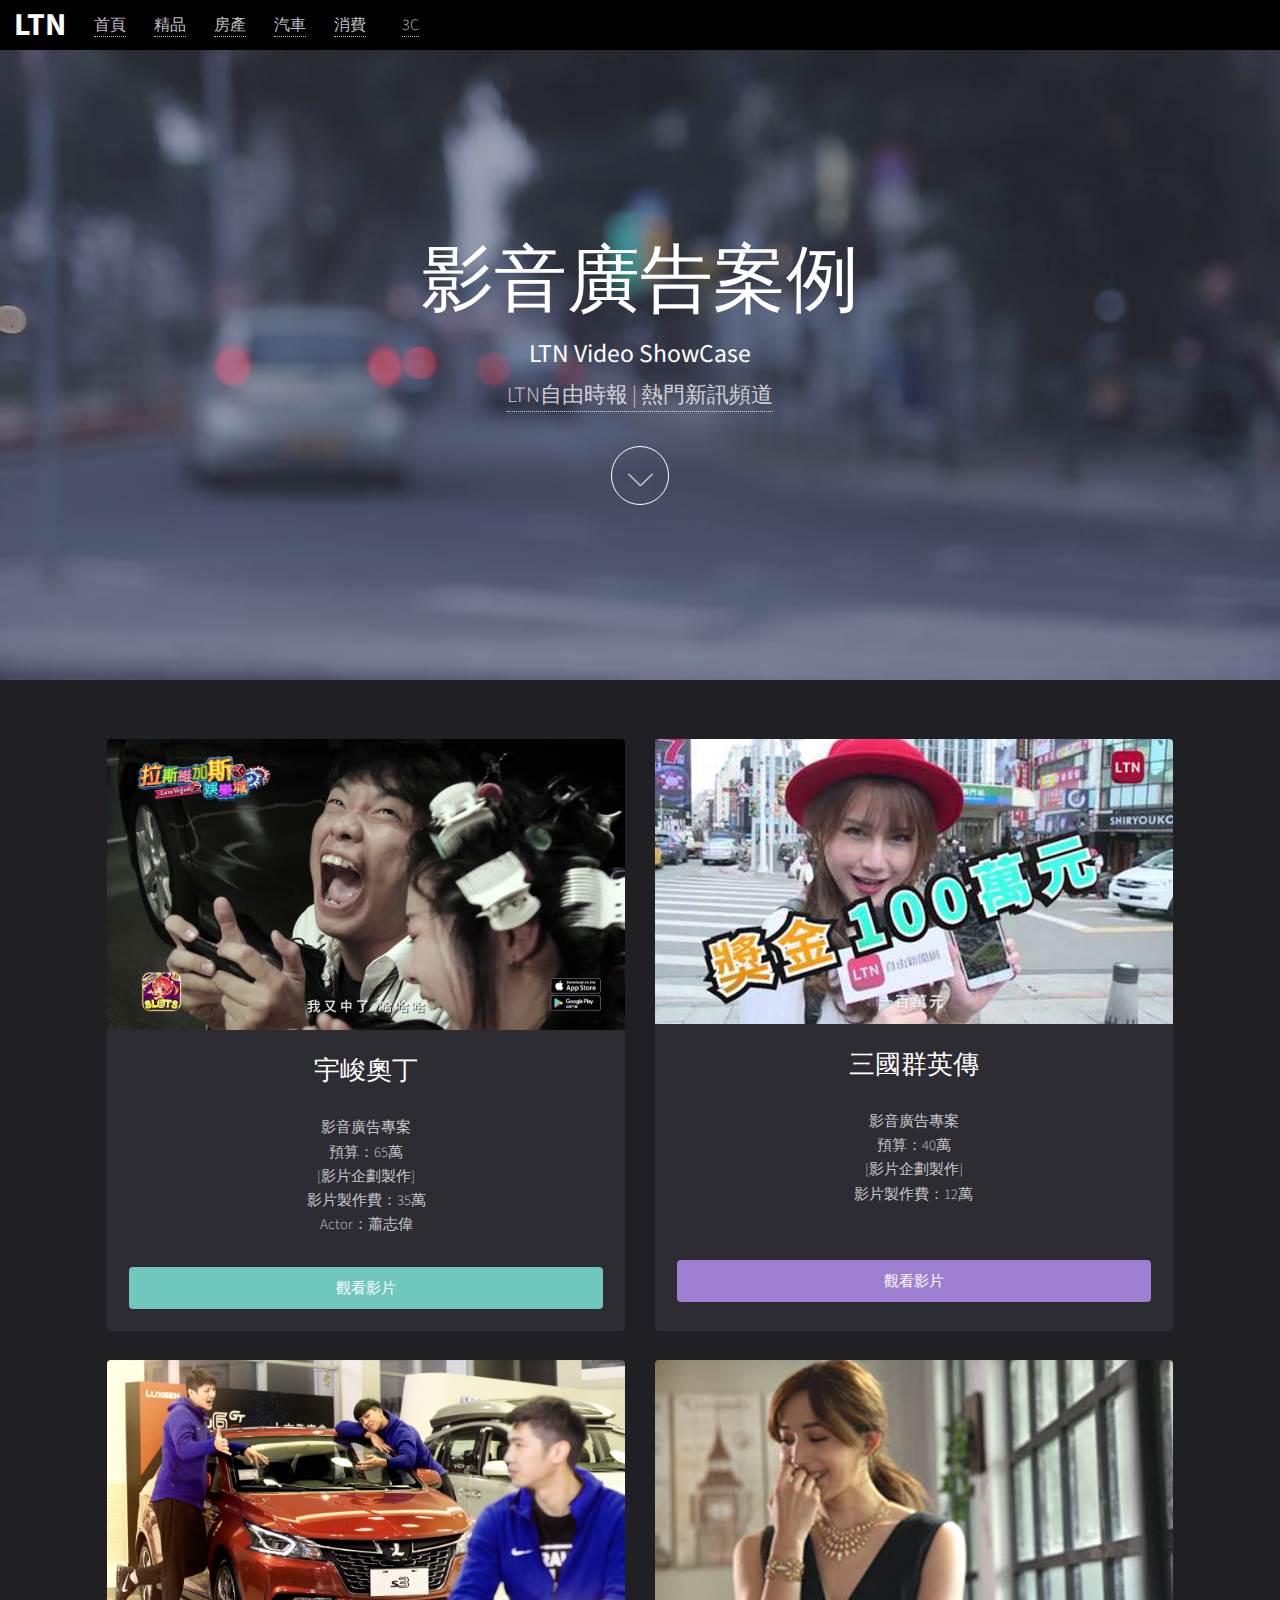
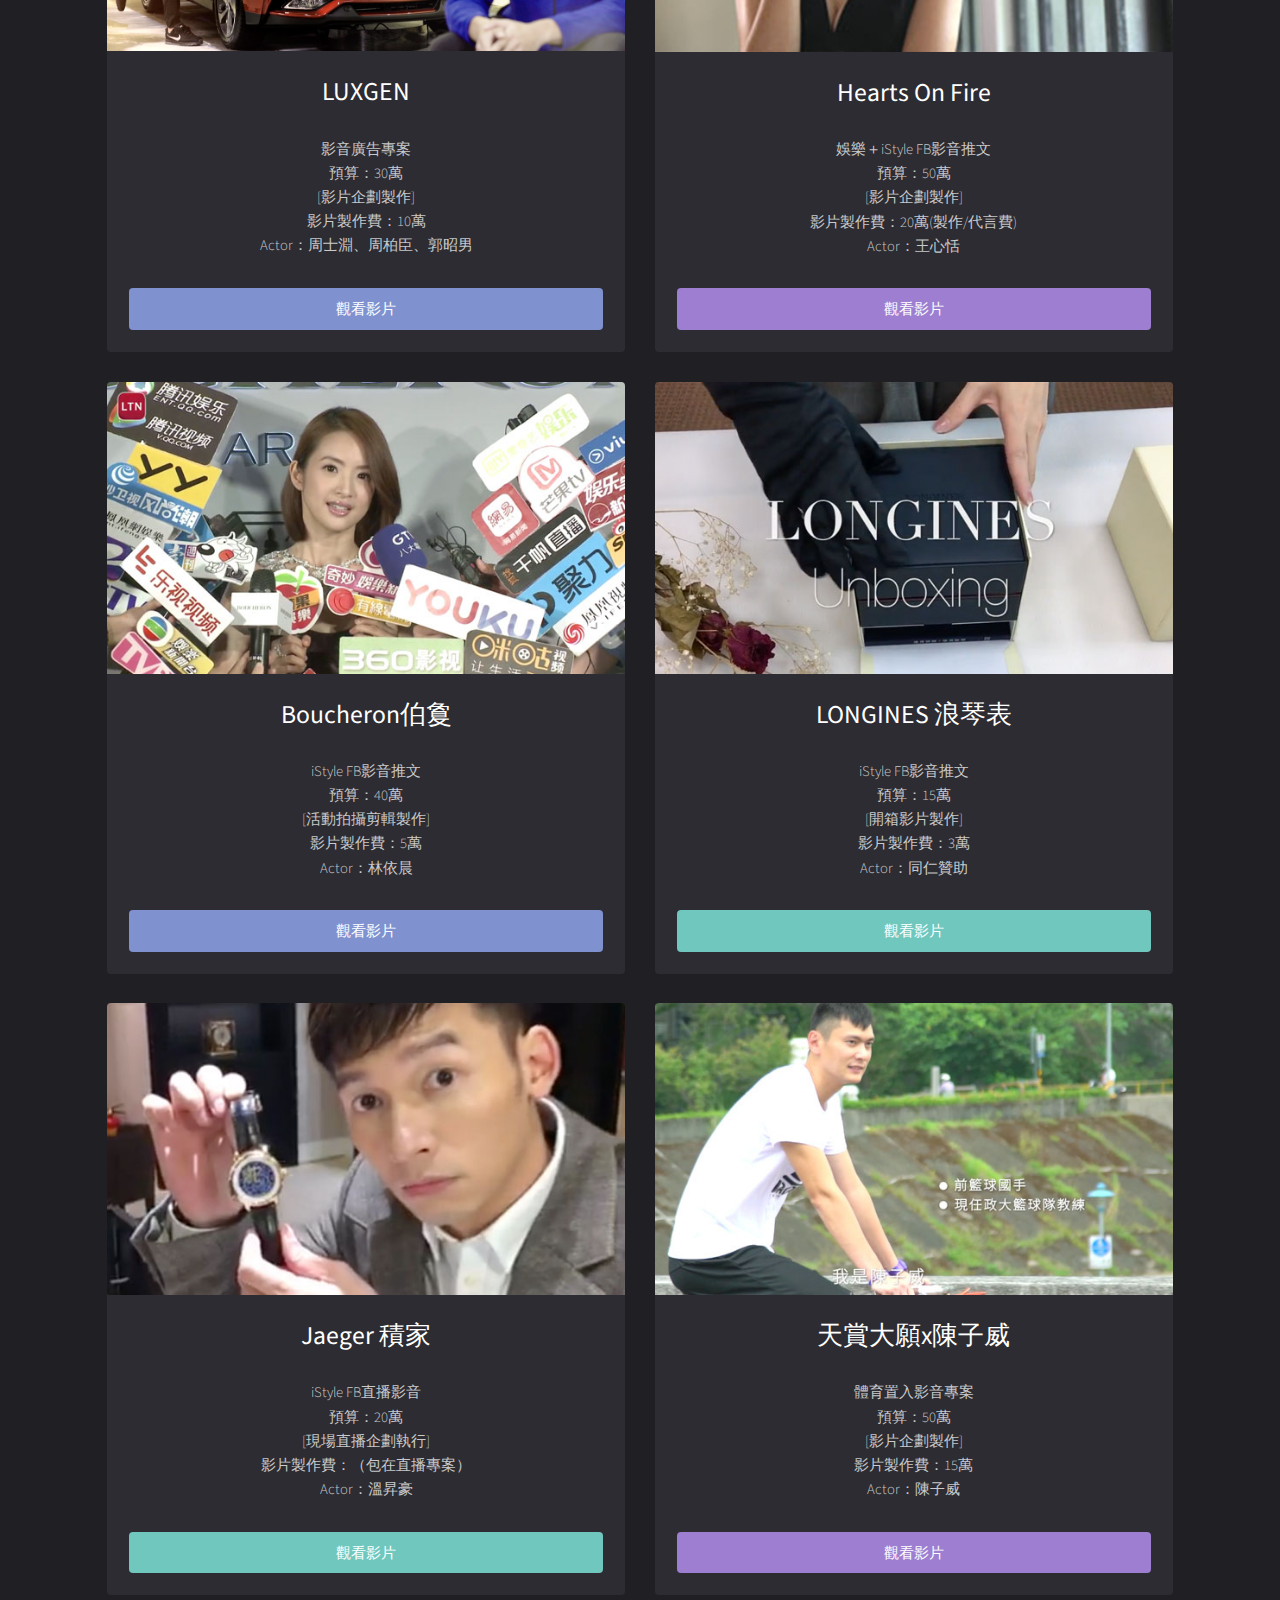
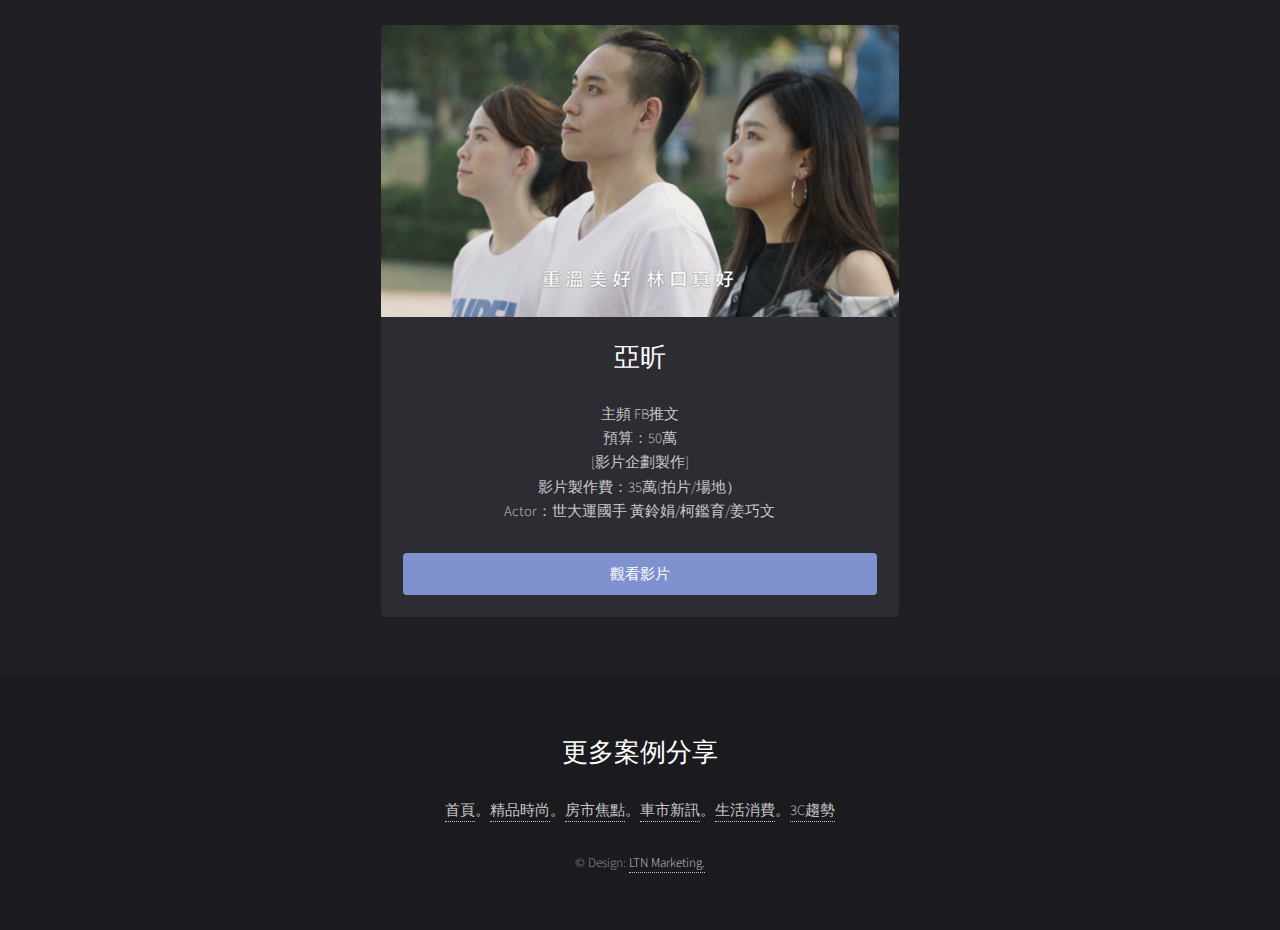
==== index.html @ 8a354bea "初始化版本" ====
<!DOCTYPE HTML>


<html>
	<head>
		<title>LTN ShowCase</title>
		<meta charset="utf-8" />
		<meta name="viewport" content="width=device-width, initial-scale=1" />
		<link rel="stylesheet" href="assets/css/main.css" />
		
	</head>

	<body id="top">

		<div class="header">

			<div class="logo">LTN</div>
			<div class="top_r">
				<div class="bbb"><a href="index.html" >首頁</a></div>
				<div class="bbb"><a href="fashion.html">精品</a></div>
				<div class="bbb"><a href="estate.html">房產</a></div>
				<div class="bbb"><a href="auto.html">汽車</a></div>
				<div class="bbb"><a href="consumer.html">消費</a></div>
				<div class="bbb"><a href="3c.html">3C</a></div>
			</div>
		</div>



				<section id="banner" data-video="images/banner">
					<div class="inner">
						<header>
							<h1 style="font-family:'微軟正黑體'">影音廣告案例</h1>
							<h2>LTN Video ShowCase</h2>
							<p><a href="http://market.ltn.com.tw/" target="_blank" >LTN自由時報 | 熱門新訊頻道</a></p>
						</header>
						<a href="#main" class="more">Learn More</a>
					</div>
				</section>

			<!-- Main -->
				<div id="main">
					<div class="inner">

					<!-- Boxes -->
						<div class="thumbnails">


						<div class="box">
								<a href="https://youtu.be/4tBF7x_kAB4" class="image fit"><img src="images/pic_3c02.jpg" alt="" /></a>
								<div class="inner">
									<h2>宇峻奧丁</h2>
									<p>
										影音廣告專案</br>
										預算：65萬</br>
										[影片企劃製作]</br>
										影片製作費：35萬</br>
										Actor：蕭志偉</br>
										<!-- 原始影片：<a href="https://www.google.com.tw/" target="_blank">請點我</a> -->
									</p>
									<a href="https://youtu.be/7D-vN99OfQo" class="button fit" data-poptrox="youtube,800x400" target="_blank">觀看影片</a>
								</div>
							</div>


						<div class="box">
								<a href="https://youtu.be/RSemNmafA8I" class="image fit"><img src="images/pic_3c01.jpg" alt="" /></a>
								<div class="inner">
									<h2>三國群英傳</h2>
									<p>
										影音廣告專案</br>
										預算：40萬</br>
										[影片企劃製作]</br>
										影片製作費：12萬</br>
										</br>
									</p>
									<a href="https://youtu.be/RSemNmafA8I" class="button style3 fit" data-poptrox="youtube,800x400">觀看影片</a>
								</div>
							</div>

						<div class="box">
								<a href="https://youtu.be/UkH0IQTtGpk" class="image fit"><img src="images/pic_a03.jpg" alt="" /></a>
								<div class="inner">
									<h2>LUXGEN</h2>
									<p>
										影音廣告專案</br>
										預算：30萬</br>
										[影片企劃製作]</br>
										影片製作費：10萬</br>
										Actor：周士淵、周柏臣、郭昭男</br>
									</p>
									<a href="https://youtu.be/UkH0IQTtGpk" class="button style2 fit" data-poptrox="youtube,800x400">觀看影片</a>
								</div>
							</div>

							<div class="box">
								<a href="https://youtu.be/56tqM8XF-6I" class="image fit"><img src="images/pic01.jpg" alt="" /></a>
								<div class="inner">
									<h2>Hearts On Fire</h2>
									<p>
										娛樂＋iStyle FB影音推文<br>
										預算：50萬<br>
										[影片企劃製作]<br>
										影片製作費：20萬(製作/代言費)<br>
										Actor：王心恬<br>
									</p>
									<a href="https://youtu.be/56tqM8XF-6I" class="button style3 fit" data-poptrox="youtube,800x400">觀看影片</a>
								</div>
							</div>


							<div class="box">
								<a href="https://youtu.be/x_U6gDY6r5I" class="image fit"><img src="images/pic02.jpg" alt="" /></a>
								<div class="inner">
									<h2>Boucheron伯敻</h2>
									<p>
										iStyle FB影音推文</br>
										預算：40萬</br>
										[活動拍攝剪輯製作]</br>
										影片製作費：5萬</br>
										Actor：林依晨</br>
									</p>
									<a href="https://youtu.be/x_U6gDY6r5I" class="button style2 fit" data-poptrox="youtube,800x400">觀看影片</a>
								</div>
							</div>


							<div class="box">
								<a href="https://youtu.be/_St8mw4PK2U" class="image fit"><img src="images/pic03.jpg" alt="" /></a>
								<div class="inner">
									<h2>LONGINES 浪琴表</h2>
									<p>
										iStyle FB影音推文</br>
										預算：15萬</br>
										[開箱影片製作]</br>
										影片製作費：3萬</br>
										Actor：同仁贊助
									</p>
									<a href="https://youtu.be/_St8mw4PK2U" class="button fit" data-poptrox="youtube,800x400">觀看影片</a>
								</div>
							</div>


							<div class="box">
								<a href="https://youtu.be/gS-yousTuMU" class="image fit"><img src="images/pic04.jpg" alt="" /></a>
								<div class="inner">
									<h2>Jaeger 積家</h2>
									<p>
										iStyle FB直播影音</br>
										預算：20萬</br>
										[現場直播企劃執行]</br>
										影片製作費：（包在直播專案）</br>
										Actor：溫昇豪
									</p>
									<a href="https://youtu.be/gS-yousTuMU" class="button fit" data-poptrox="youtube,800x400">觀看影片</a>
								</div>
							</div>


							<div class="box">
								<a href="https://youtu.be/7tIRNkLy728" class="image fit"><img src="images/pic05.jpg" alt="" /></a>
								<div class="inner">
									<h2>天賞大願x陳子威</h2>
									<p>
										體育置入影音專案</br>
										預算：50萬</br>
										[影片企劃製作]</br>
										影片製作費：15萬</br>
										Actor：陳子威
									</p>
									<a href="https://youtu.be/7tIRNkLy728" class="button style3 fit" data-poptrox="youtube,800x400">觀看影片</a>
								</div>
							</div>

							<div class="box">
								<a href="https://youtu.be/NdsbZIGon5c" class="image fit"><img src="images/pic_e01.jpg" alt="" /></a>
								<div class="inner">
									<h2>亞昕</h2>
									<p>
										主頻 FB推文<br>
										預算：50萬<br>
										[影片企劃製作]<br>
										影片製作費：35萬(拍片/場地）<br>
										Actor：世大運國手 黃鈴娟/柯鑑育/姜巧文
									</p>
									<a href="https://youtu.be/NdsbZIGon5c" class="button style2 fit" data-poptrox="youtube,800x400">觀看影片</a>
								</div>
							</div>

						</div>

					</div>
				</div>

			<!-- Footer -->
				<footer id="footer">
					<div class="inner">
						<h2>更多案例分享</h2>
						<p><a href="index.html">首頁</a>。<a href="fashion.html">精品時尚</a>。<a href="estate.html">房市焦點</a>。<a href="auto.html">車市新訊</a>。<a href="consumer.html">生活消費</a>。<a href="3c.html">3C趨勢</a></p>
				<!--
						<ul class="icons">
							<li><a href="#" class="icon fa-twitter"><span class="label">Twitter</span></a></li>
							<li><a href="#" class="icon fa-facebook"><span class="label">Facebook</span></a></li>
							<li><a href="#" class="icon fa-instagram"><span class="label">Instagram</span></a></li>
							<li><a href="#" class="icon fa-envelope"><span class="label">Email</span></a></li>
						</ul>
				-->	
						<p class="copyright">&copy; Design: <a href="http://market.ltn.com.tw/" target="_blank">LTN Marketing.</a></p>	
					</div>
				</footer>

		<!-- Scripts -->
			<script src="assets/js/jquery.min.js"></script>
			<script src="assets/js/jquery.scrolly.min.js"></script>
			<!-- <script src="assets/js/jquery.poptrox.min.js"></script> -->
			<script src="assets/js/skel.min.js"></script>
			<script src="assets/js/util.js"></script>
			<script src="assets/js/main.js"></script>
			

	</body>
</html>
---- assets/css/main.css ----
@charset "UTF-8";
@import url(font-awesome.min.css);
@import url("https://fonts.googleapis.com/css?family=Source+Sans+Pro:300,400|Passion+One:400");

/*head*/
.header{ 
	width: 100%; 
	height: 50px; 
	background-color: #000; 
	margin: 0 auto;
}

.logo{
	width: 80px;
	height: 50px;
	float: left;
	text-align: center;
 	line-height: 50px;
 	font-size: 32px;
 	font-weight: bold;
 	color: #FFF;
 	margin: 0 auto;
}

.top_r{
	width: 450px;
	height: 50px;
	float: left;
}

.bbb{
	width: 60px;
	height: 50px;
 	text-align:center;
 	line-height: 50px;
 	color: #FFF;
 	font-size: 16px;
 	text-decoration: none;
 	float: left;
}
.bbb:hover{background-color: #444444; color: #fdf481; }

/*banner_f*/
.banner_f{ width: 100%; height: 300px; 
			background-image: url(../../images/banner_f.jpg);
    		background-position: center;
    		background-size: cover;
    		background-repeat: no-repeat;
    		border-top: 0;
    		position: relative;
    		text-align: center;
    		overflow: hidden;
    		margin: o auto;
}
.banner_fs{ width:100%; height: 50px; text-align: center; line-height: 50px; color: #FFF; font-size: 24px; margin:0 auto; }

.banner_e{ width: 100%; height: 300px; 
			background-image: url(../../images/banner_e.jpg);
    		background-position: center;
    		background-size: cover;
    		background-repeat: no-repeat;
    		border-top: 0;
    		position: relative;
    		text-align: center;
    		overflow: hidden;
    		margin: o auto;
}

.banner_a{ width: 100%; height: 300px; 
			background-image: url(../../images/banner_a.jpg);
    		background-position: center;
    		background-size: cover;
    		background-repeat: no-repeat;
    		border-top: 0;
    		position: relative;
    		text-align: center;
    		overflow: hidden;
    		margin: o auto;
}

.banner_c{ width: 100%; height: 300px; 
			background-image: url(../../images/banner_c.jpg);
    		background-position: center;
    		background-size: cover;
    		background-repeat: no-repeat;
    		border-top: 0;
    		position: relative;
    		text-align: center;
    		overflow: hidden;
    		margin: o auto;
}

/* Reset */

	html, body, div, span, applet, object, iframe, h1, h2, h3, h4, h5, h6, p, blockquote, pre, a, abbr, acronym, address, big, cite, code, del, dfn, em, img, ins, kbd, q, s, samp, small, strike, strong, sub, sup, tt, var, b, u, i, center, dl, dt, dd, ol, ul, li, fieldset, form, label, legend, table, caption, tbody, tfoot, thead, tr, th, td, article, aside, canvas, details, embed, figure, figcaption, footer, header, hgroup, menu, nav, output, ruby, section, summary, time, mark, audio, video {
		margin: 0;
		padding: 0;
		border: 0;
		font-size: 100%;
		font: inherit;
		vertical-align: baseline;
	}

	article, aside, details, figcaption, figure, footer, header, hgroup, menu, nav, section {
		display: block;
	}

	body {
		line-height: 1;
	}

	ol, ul {
		list-style: none;
	}

	blockquote, q {
		quotes: none;
	}

	blockquote:before, blockquote:after, q:before, q:after {
		content: '';
		content: none;
	}

	table {
		border-collapse: collapse;
		border-spacing: 0;
	}

	body {
		-webkit-text-size-adjust: none;
	}

/* Box Model */

	*, *:before, *:after {
		-moz-box-sizing: border-box;
		-webkit-box-sizing: border-box;
		box-sizing: border-box;
	}

/* Basic */

	@-ms-viewport {
		width: device-width;
	}

	body {
		-ms-overflow-style: scrollbar;
	}

	@media screen and (max-width: 480px) {

		html, body {
			min-width: 320px;
		}

	}

	body {
		background: #202024;
	}

		body.is-loading *, body.is-loading *:before, body.is-loading *:after {
			-moz-animation: none !important;
			-webkit-animation: none !important;
			-ms-animation: none !important;
			animation: none !important;
			-moz-transition: none !important;
			-webkit-transition: none !important;
			-ms-transition: none !important;
			transition: none !important;
		}

/* Type */

	body, input, select, textarea {
		color: rgba(255, 255, 255, 0.75);
		font-family: "Source Sans Pro", sans-serif;
		font-size: 14pt;
		font-weight: 300;
		line-height: 1.65;
	}

		@media screen and (max-width: 1680px) {

			body, input, select, textarea {
				font-size: 11pt;
			}

		}

		@media screen and (max-width: 1280px) {

			body, input, select, textarea {
				font-size: 11pt;
			}

		}

		@media screen and (max-width: 980px) {

			body, input, select, textarea {
				font-size: 12pt;
			}

		}

		@media screen and (max-width: 736px) {

			body, input, select, textarea {
				font-size: 12pt;
			}

		}

		@media screen and (max-width: 480px) {

			body, input, select, textarea {
				font-size: 12pt;
			}

		}

	a {
		-moz-transition: background-color 0.2s ease-in-out, color 0.2s ease-in-out;
		-webkit-transition: background-color 0.2s ease-in-out, color 0.2s ease-in-out;
		-ms-transition: background-color 0.2s ease-in-out, color 0.2s ease-in-out;
		transition: background-color 0.2s ease-in-out, color 0.2s ease-in-out;
		color: rgba(255, 255, 255, 0.75);
		text-decoration: none;
		border-bottom: 1px dotted;
		outline: 0;
	}

		a:hover {
			color: #FFF;
			border: none;
		}

	strong, b {
		color: #fff;
		font-weight: 400;
	}

	em, i {
		font-style: italic;
	}

	p {
		margin: 0 0 2em 0;
	}

	h1, h2, h3, h4, h5, h6 {
		color: #fff;
		font-weight: 400;
		line-height: 1.5;
		margin: 0 0 1em 0;
	}

		h1 a, h2 a, h3 a, h4 a, h5 a, h6 a {
			color: inherit;
			text-decoration: none;
		}

	h2 {
		font-size: 1.75em;
	}

	h3 {
		font-size: 1.35em;
	}

	h4 {
		font-size: 1.1em;
	}

	h5 {
		font-size: 0.9em;
	}

	h6 {
		font-size: 0.7em;
	}

	sub {
		font-size: 0.8em;
		position: relative;
		top: 0.5em;
	}

	sup {
		font-size: 0.8em;
		position: relative;
		top: -0.5em;
	}

	blockquote {
		border-left: solid 4px rgba(144, 144, 144, 0.25);
		font-style: italic;
		margin: 0 0 2em 0;
		padding: 0.5em 0 0.5em 2em;
	}

	code {
		background: rgba(144, 144, 144, 0.075);
		border-radius: 4px;
		border: solid 1px rgba(144, 144, 144, 0.25);
		font-family: "Courier New", monospace;
		font-size: 0.9em;
		margin: 0 0.25em;
		padding: 0.25em 0.65em;
	}

	pre {
		-webkit-overflow-scrolling: touch;
		font-family: "Courier New", monospace;
		font-size: 0.9em;
		margin: 0 0 2em 0;
	}

		pre code {
			display: block;
			line-height: 1.75;
			padding: 1em 1.5em;
			overflow-x: auto;
		}

	hr {
		border: 0;
		border-bottom: solid 1px rgba(144, 144, 144, 0.25);
		margin: 2em 0;
	}

		hr.major {
			margin: 3em 0;
		}

	.align-left {
		text-align: left;
	}

	.align-center {
		text-align: center;
	}

	.align-right {
		text-align: right;
	}

/* Section/Article */

	section.special, article.special {
		text-align: center;
	}

	header p {
		color: rgba(255, 255, 255, 0.5);
		position: relative;
		margin: 0 0 1.5em 0;
	}

	header h2 + p {
		font-size: 1.25em;
		margin-top: -1em;
	}

	header h3 + p {
		font-size: 1.1em;
		margin-top: -0.8em;
	}

	header h4 + p,
	header h5 + p,
	header h6 + p {
		font-size: 0.9em;
		margin-top: -0.6em;
	}

/* Box */

	.thumbnails {
		display: -moz-flex;
		display: -webkit-flex;
		display: -ms-flex;
		display: flex;
		-moz-align-items: stretch;
		-webkit-align-items: stretch;
		-ms-align-items: stretch;
		align-items: stretch;
		-moz-justify-content: center;
		-webkit-justify-content: center;
		-ms-justify-content: center;
		justify-content: center;
		-moz-flex-wrap: wrap;
		-webkit-flex-wrap: wrap;
		-ms-flex-wrap: wrap;
		flex-wrap: wrap;
	}

		.thumbnails .box {
			margin: 0 1em 2em 1em;
			width: 30%;
		}

			@media screen and (max-width: 1280px) {

				.thumbnails .box {
					width: 45%;
				}

			}

			@media screen and (max-width: 736px) {

				.thumbnails .box {
					width: 100%;
				}

			}

/* Form */

	form {
		margin: 0 0 2em 0;
	}

	label {
		color: #fff;
		display: block;
		font-size: 0.9em;
		font-weight: 400;
		margin: 0 0 1em 0;
	}

	input[type="text"],
	input[type="password"],
	input[type="email"],
	input[type="tel"],
	select,
	textarea {
		-moz-appearance: none;
		-webkit-appearance: none;
		-ms-appearance: none;
		appearance: none;
		background: rgba(144, 144, 144, 0.075);
		border-radius: 4px;
		border: none;
		border: solid 1px rgba(144, 144, 144, 0.25);
		color: inherit;
		display: block;
		outline: 0;
		padding: 0 1em;
		text-decoration: none;
		width: 100%;
	}

		input[type="text"]:invalid,
		input[type="password"]:invalid,
		input[type="email"]:invalid,
		input[type="tel"]:invalid,
		select:invalid,
		textarea:invalid {
			box-shadow: none;
		}

		input[type="text"]:focus,
		input[type="password"]:focus,
		input[type="email"]:focus,
		input[type="tel"]:focus,
		select:focus,
		textarea:focus {
			border-color: #ff8686;
			box-shadow: 0 0 0 1px #ff8686;
		}

	.select-wrapper {
		text-decoration: none;
		display: block;
		position: relative;
	}

		.select-wrapper:before {
			content: "";
			-moz-osx-font-smoothing: grayscale;
			-webkit-font-smoothing: antialiased;
			font-family: FontAwesome;
			font-style: normal;
			font-weight: normal;
			text-transform: none !important;
		}

		.select-wrapper:before {
			color: rgba(144, 144, 144, 0.25);
			display: block;
			height: 2.75em;
			line-height: 2.75em;
			pointer-events: none;
			position: absolute;
			right: 0;
			text-align: center;
			top: 0;
			width: 2.75em;
		}

		.select-wrapper select::-ms-expand {
			display: none;
		}

	input[type="text"],
	input[type="password"],
	input[type="email"],
	select {
		height: 2.75em;
	}

	textarea {
		padding: 0.75em 1em;
	}

	input[type="checkbox"],
	input[type="radio"] {
		-moz-appearance: none;
		-webkit-appearance: none;
		-ms-appearance: none;
		appearance: none;
		display: block;
		float: left;
		margin-right: -2em;
		opacity: 0;
		width: 1em;
		z-index: -1;
	}

		input[type="checkbox"] + label,
		input[type="radio"] + label {
			text-decoration: none;
			color: rgba(255, 255, 255, 0.75);
			cursor: pointer;
			display: inline-block;
			font-size: 1em;
			font-weight: 300;
			padding-left: 2.4em;
			padding-right: 0.75em;
			position: relative;
		}

			input[type="checkbox"] + label:before,
			input[type="radio"] + label:before {
				-moz-osx-font-smoothing: grayscale;
				-webkit-font-smoothing: antialiased;
				font-family: FontAwesome;
				font-style: normal;
				font-weight: normal;
				text-transform: none !important;
			}

			input[type="checkbox"] + label:before,
			input[type="radio"] + label:before {
				background: rgba(144, 144, 144, 0.075);
				border-radius: 4px;
				border: solid 1px rgba(144, 144, 144, 0.25);
				content: '';
				display: inline-block;
				height: 1.65em;
				left: 0;
				line-height: 1.58125em;
				position: absolute;
				text-align: center;
				top: 0;
				width: 1.65em;
			}

		input[type="checkbox"]:checked + label:before,
		input[type="radio"]:checked + label:before {
			background: #ff8686;
			border-color: #ff8686;
			color: #ffffff;
			content: '\f00c';
		}

		input[type="checkbox"]:focus + label:before,
		input[type="radio"]:focus + label:before {
			border-color: #ff8686;
			box-shadow: 0 0 0 1px #ff8686;
		}

	input[type="checkbox"] + label:before {
		border-radius: 4px;
	}

	input[type="radio"] + label:before {
		border-radius: 100%;
	}

	::-webkit-input-placeholder {
		color: rgba(255, 255, 255, 0.5) !important;
		opacity: 1.0;
	}

	:-moz-placeholder {
		color: rgba(255, 255, 255, 0.5) !important;
		opacity: 1.0;
	}

	::-moz-placeholder {
		color: rgba(255, 255, 255, 0.5) !important;
		opacity: 1.0;
	}

	:-ms-input-placeholder {
		color: rgba(255, 255, 255, 0.5) !important;
		opacity: 1.0;
	}

	.formerize-placeholder {
		color: rgba(255, 255, 255, 0.5) !important;
		opacity: 1.0;
	}

/* Box */

	.box {
		border-radius: 4px;
		margin-bottom: 2em;
		background: #2c2c32;
		text-align: center;
	}

		.box > :last-child,
		.box > :last-child > :last-child,
		.box > :last-child > :last-child > :last-child {
			margin-bottom: 0;
		}

		.box .image.fit {
			margin: 0;
		}

		.box .image img {
			border-radius: 4px 4px 0 0;
		}

		.box .inner {
			padding: 1.5em;
			width: 100% !important;
		}

			@media screen and (max-width: 480px) {

				.box .inner {
					padding: 1em;
				}

			}

		.box.alt {
			border: 0;
			border-radius: 0;
			padding: 0;
		}

/* Icon */

	.icon {
		text-decoration: none;
		border-bottom: none;
		position: relative;
	}

		.icon:before {
			-moz-osx-font-smoothing: grayscale;
			-webkit-font-smoothing: antialiased;
			font-family: FontAwesome;
			font-style: normal;
			font-weight: normal;
			text-transform: none !important;
		}

		.icon > .label {
			display: none;
		}

/* Image */

	.image {
		border-radius: 4px;
		border: 0;
		display: inline-block;
		position: relative;
	}

		.image img {
			border-radius: 4px;
			display: block;
		}

		.image.left, .image.right {
			max-width: 40%;
		}

			.image.left img, .image.right img {
				width: 100%;
			}

		.image.left {
			float: left;
			padding: 0 1.5em 1em 0;
			top: 0.25em;
		}

		.image.right {
			float: right;
			padding: 0 0 1em 1.5em;
			top: 0.25em;
		}

		.image.fit {
			display: block;
			margin: 0 0 2em 0;
			width: 100%;
		}

			.image.fit img {
				width: 100%;
			}

		.image.main {
			display: block;
			margin: 0 0 3em 0;
			width: 100%;
		}

			.image.main img {
				width: 100%;
			}

/* List */

	ol {
		list-style: decimal;
		margin: 0 0 2em 0;
		padding-left: 1.25em;
	}

		ol li {
			padding-left: 0.25em;
		}

	ul {
		list-style: disc;
		margin: 0 0 2em 0;
		padding-left: 1em;
	}

		ul li {
			padding-left: 0.5em;
		}

		ul.alt {
			list-style: none;
			padding-left: 0;
		}

			ul.alt li {
				border-top: solid 1px rgba(144, 144, 144, 0.25);
				padding: 0.5em 0;
			}

				ul.alt li:first-child {
					border-top: 0;
					padding-top: 0;
				}

		ul.icons {
			cursor: default;
			list-style: none;
			padding-left: 0;
		}

			ul.icons li {
				display: inline-block;
				text-align: center;
				padding-left: 0;
				padding-right: 1em;
			}

				ul.icons li a {
					display: block;
					border-radius: 100%;
					margin: 0;
					padding: 0.5em;
					border: solid 1px rgba(144, 144, 144, 0.25);
					color: rgba(144, 144, 144, 0.25);
				}

					ul.icons li a:before {
						font-size: 1.5em;
						display: block;
						width: 1.5em;
						height: 1.5em;
						line-height: 1.5em;
					}

					ul.icons li a:hover {
						background-color: #202024;
						color: #FFF;
					}

				ul.icons li:last-child {
					padding-right: 0;
				}

		ul.actions {
			cursor: default;
			list-style: none;
			padding-left: 0;
		}

			ul.actions li {
				display: inline-block;
				padding: 0 1em 0 0;
				vertical-align: middle;
			}

				ul.actions li:last-child {
					padding-right: 0;
				}

			ul.actions.small li {
				padding: 0 0.5em 0 0;
			}

			ul.actions.vertical li {
				display: block;
				padding: 1em 0 0 0;
			}

				ul.actions.vertical li:first-child {
					padding-top: 0;
				}

				ul.actions.vertical li > * {
					margin-bottom: 0;
				}

			ul.actions.vertical.small li {
				padding: 0.5em 0 0 0;
			}

				ul.actions.vertical.small li:first-child {
					padding-top: 0;
				}

			ul.actions.fit {
				display: table;
				margin-left: -1em;
				padding: 0;
				table-layout: fixed;
				width: calc(100% + 1em);
			}

				ul.actions.fit li {
					display: table-cell;
					padding: 0 0 0 1em;
				}

					ul.actions.fit li > * {
						margin-bottom: 0;
					}

				ul.actions.fit.small {
					margin-left: -0.5em;
					width: calc(100% + 0.5em);
				}

					ul.actions.fit.small li {
						padding: 0 0 0 0.5em;
					}

			@media screen and (max-width: 480px) {

				ul.actions {
					margin: 0 0 2em 0;
				}

					ul.actions li {
						padding: 1em 0 0 0;
						display: block;
						text-align: center;
						width: 100%;
					}

						ul.actions li:first-child {
							padding-top: 0;
						}

						ul.actions li > * {
							width: 100%;
							margin: 0 !important;
						}

							ul.actions li > *.icon:before {
								margin-left: -2em;
							}

					ul.actions.small li {
						padding: 0.5em 0 0 0;
					}

						ul.actions.small li:first-child {
							padding-top: 0;
						}

			}

	dl {
		margin: 0 0 2em 0;
	}

		dl dt {
			display: block;
			font-weight: 400;
			margin: 0 0 1em 0;
		}

		dl dd {
			margin-left: 2em;
		}

/* Table */

	.table-wrapper {
		-webkit-overflow-scrolling: touch;
		overflow-x: auto;
	}

	table {
		margin: 0 0 2em 0;
		width: 100%;
	}

		table tbody tr {
			border: solid 1px rgba(144, 144, 144, 0.25);
			border-left: 0;
			border-right: 0;
		}

			table tbody tr:nth-child(2n + 1) {
				background-color: rgba(144, 144, 144, 0.075);
			}

		table td {
			padding: 0.75em 0.75em;
		}

		table th {
			color: #fff;
			font-size: 0.9em;
			font-weight: 400;
			padding: 0 0.75em 0.75em 0.75em;
			text-align: left;
		}

		table thead {
			border-bottom: solid 2px rgba(144, 144, 144, 0.25);
		}

		table tfoot {
			border-top: solid 2px rgba(144, 144, 144, 0.25);
		}

		table.alt {
			border-collapse: separate;
		}

			table.alt tbody tr td {
				border: solid 1px rgba(144, 144, 144, 0.25);
				border-left-width: 0;
				border-top-width: 0;
			}

				table.alt tbody tr td:first-child {
					border-left-width: 1px;
				}

			table.alt tbody tr:first-child td {
				border-top-width: 1px;
			}

			table.alt thead {
				border-bottom: 0;
			}

			table.alt tfoot {
				border-top: 0;
			}

/* Button */

	input[type="submit"],
	input[type="reset"],
	input[type="button"],
	button,
	.button {
		-moz-appearance: none;
		-webkit-appearance: none;
		-ms-appearance: none;
		appearance: none;
		-moz-transition: background-color 0.2s ease-in-out, color 0.2s ease-in-out;
		-webkit-transition: background-color 0.2s ease-in-out, color 0.2s ease-in-out;
		-ms-transition: background-color 0.2s ease-in-out, color 0.2s ease-in-out;
		transition: background-color 0.2s ease-in-out, color 0.2s ease-in-out;
		background-color: #70c7be;
		border-radius: 4px;
		border: 0;
		color: #ffffff !important;
		cursor: pointer;
		display: inline-block;
		font-weight: 400;
		height: 2.85em;
		line-height: 2.95em;
		padding: 0 1.5em;
		text-align: center;
		text-decoration: none;
		white-space: nowrap;
	}

		input[type="submit"]:hover,
		input[type="reset"]:hover,
		input[type="button"]:hover,
		button:hover,
		.button:hover {
			background-color: #82cec6;
		}

		input[type="submit"]:active,
		input[type="reset"]:active,
		input[type="button"]:active,
		button:active,
		.button:active {
			background-color: #5ec0b6;
		}

		input[type="submit"].icon,
		input[type="reset"].icon,
		input[type="button"].icon,
		button.icon,
		.button.icon {
			padding-left: 1.35em;
		}

			input[type="submit"].icon:before,
			input[type="reset"].icon:before,
			input[type="button"].icon:before,
			button.icon:before,
			.button.icon:before {
				margin-right: 0.5em;
			}

		input[type="submit"].fit,
		input[type="reset"].fit,
		input[type="button"].fit,
		button.fit,
		.button.fit {
			display: block;
			margin: 0 0 1em 0;
			width: 100%;
		}

		input[type="submit"].small,
		input[type="reset"].small,
		input[type="button"].small,
		button.small,
		.button.small {
			font-size: 0.8em;
		}

		input[type="submit"].big,
		input[type="reset"].big,
		input[type="button"].big,
		button.big,
		.button.big {
			font-size: 1.35em;
		}

		input[type="submit"].disabled, input[type="submit"]:disabled,
		input[type="reset"].disabled,
		input[type="reset"]:disabled,
		input[type="button"].disabled,
		input[type="button"]:disabled,
		button.disabled,
		button:disabled,
		.button.disabled,
		.button:disabled {
			background-color: rgba(255, 255, 255, 0.75) !important;
			box-shadow: inset 0 -0.15em 0 0 rgba(0, 0, 0, 0.15);
			color: #202024 !important;
			cursor: default;
			opacity: 0.25;
		}

		input[type="submit"].style2,
		input[type="reset"].style2,
		input[type="button"].style2,
		button.style2,
		.button.style2 {
			background-color: #7f92cf;
		}

			input[type="submit"].style2:hover,
			input[type="reset"].style2:hover,
			input[type="button"].style2:hover,
			button.style2:hover,
			.button.style2:hover {
				background-color: #92a2d6;
			}

			input[type="submit"].style2:active,
			input[type="reset"].style2:active,
			input[type="button"].style2:active,
			button.style2:active,
			.button.style2:active {
				background-color: #6c82c8;
			}

		input[type="submit"].style3,
		input[type="reset"].style3,
		input[type="button"].style3,
		button.style3,
		.button.style3 {
			background-color: #9d7ed0;
		}

			input[type="submit"].style3:hover,
			input[type="reset"].style3:hover,
			input[type="button"].style3:hover,
			button.style3:hover,
			.button.style3:hover {
				background-color: #ab91d7;
			}

			input[type="submit"].style3:active,
			input[type="reset"].style3:active,
			input[type="button"].style3:active,
			button.style3:active,
			.button.style3:active {
				background-color: #8f6bc9;
			}

		@media screen and (max-width: 480px) {

			input[type="submit"],
			input[type="reset"],
			input[type="button"],
			button,
			.button {
				padding: 0;
			}

		}

/* Poptrox */

	.poptrox-popup {
		-moz-box-sizing: content-box;
		-webkit-box-sizing: content-box;
		-ms-box-sizing: content-box;
		box-sizing: content-box;
		background: #000;
		box-shadow: 0 0.5em 3em 0 rgba(0, 0, 0, 0.25);
		border-radius: 4px;
		padding: 2em;
		overflow: hidden;
	}

		.poptrox-popup .closer {
			-moz-transition: opacity 0.2s ease-in-out;
			-webkit-transition: opacity 0.2s ease-in-out;
			-ms-transition: opacity 0.2s ease-in-out;
			transition: opacity 0.2s ease-in-out;
			text-decoration: none;
			position: absolute;
			top: .5em;
			right: .5em;
			z-index: 11000;
			-webkit-tap-highlight-color: rgba(255, 255, 255, 0);
			white-space: nowrap;
			text-indent: 2em;
			overflow: hidden;
			width: 2em;
			height: 2em;
			display: block;
		}

			.poptrox-popup .closer:before {
				content: "\f00d";
				-moz-osx-font-smoothing: grayscale;
				-webkit-font-smoothing: antialiased;
				font-family: FontAwesome;
				font-style: normal;
				font-weight: normal;
				text-transform: none !important;
				display: block;
				position: relative;
				text-indent: 0;
				border-radius: 100%;
				box-shadow: inset 0 0 0 1px rgba(255, 255, 255, 0.25);
				color: #ffffff !important;
				width: 2em;
				height: 2em;
				line-height: 2em;
			}

		.poptrox-popup:hover .closer {
			opacity: 0.5;
		}

		.poptrox-popup:hover .closer:hover {
			opacity: 1.0;
		}

		@media screen and (max-width: 736px) {

			.poptrox-popup {
				padding: 0;
			}

				.poptrox-popup .closer {
					display: none !important;
				}

		}

/* Banner */

	#banner {
		-moz-align-items: center;
		-webkit-align-items: center;
		-ms-align-items: center;
		align-items: center;
		display: -moz-flex;
		display: -webkit-flex;
		display: -ms-flex;
		display: flex;
		-moz-justify-content: center;
		-webkit-justify-content: center;
		-ms-justify-content: center;
		justify-content: center;
		padding: 8em 4em 6em 4em;
		min-height: 70vh;
		background-image: url("../../images/banner.jpg");
		background-position: center;
		background-size: cover;
		background-repeat: no-repeat;
		border-top: 0;
		position: relative;
		text-align: center;
		overflow: hidden;
	}

		#banner .inner {
			text-align: center;
			position: relative;
			z-index: 2;
		}

		#banner h1 {
			color: #fff;
			font-size: 5em;
			font-weight: 400;
			font-family: 'Passion One', cursive;
			margin: 0;
		}

			@media screen and (max-width: 980px) {

				#banner h1 {
					font-size: 5em;
				}

			}

			@media screen and (max-width: 736px) {

				#banner h1 {
					font-size: 3em;
				}

			}

		#banner p {
			color: rgba(255, 255, 255, 0.85);
			font-size: 1.5em;
			font-weight: 300;
		}

			@media screen and (max-width: 980px) {

				#banner p {
					font-size: 1.5em;
				}

			}

			@media screen and (max-width: 480px) {

				#banner p {
					font-size: 1.25em;
				}

			}

		#banner a {
			color: rgba(255, 255, 255, 0.75);
			text-decoration: none;
			border-bottom: 1px dotted;
		}

			#banner a:hover {
				color: #FFF;
				border: none;
			}

		#banner .more {
			background-image: url("images/arrow.svg");
			background-position: center 1.35em;
			background-repeat: no-repeat;
			background-size: auto;
			border: 1px solid #fff;
			border-radius: 100%;
			color: rgba(255, 255, 255, 0.75);
			display: block;
			height: 4em;
			text-indent: 4em;
			overflow: hidden;
			white-space: nowrap;
			width: 4em;
			z-index: 2;
			margin: 0 auto 2em auto;
		}

			#banner .more:hover {
				background-color: rgba(255, 255, 255, 0.05);
				border: 1px solid #fff;
				color: #FFF;
			}

		#banner video {
			-moz-transform: translateX(50%) translateY(50%);
			-webkit-transform: translateX(50%) translateY(50%);
			-ms-transform: translateX(50%) translateY(50%);
			transform: translateX(50%) translateY(50%);
			position: absolute;
			bottom: 50%;
			right: 50%;
			width: auto;
			height: auto;
			min-width: 100%;
			min-height: 100%;
			overflow: hidden;
		}

		#banner:before {
			-moz-transition: opacity 3s ease;
			-webkit-transition: opacity 3s ease;
			-ms-transition: opacity 3s ease;
			transition: opacity 3s ease;
			-moz-transition-delay: 1s;
			-webkit-transition-delay: 1s;
			-ms-transition-delay: 1s;
			transition-delay: 1s;
			content: '';
			background-color: #42424f;
			display: block;
			height: 100%;
			left: 0;
			opacity: 0.45;
			position: absolute;
			top: 0;
			width: 100%;
			z-index: 1;
		}

		@media screen and (max-width: 1280px) {

			#banner video {
				display: none;
			}

		}

		@media screen and (max-width: 980px) {

			#banner br {
				display: none;
			}

		}

		@media screen and (max-width: 736px) {

			#banner {
				min-height: 0;
				padding: 6em 2em 4em 2em;
			}

				#banner br {
					display: none;
				}

		}

		body.is-loading #banner:before {
			opacity: 1;
		}

/* Main */

	#main {
		padding: 4em 0 2em 0;
	}

		@media screen and (max-width: 736px) {

			#main {
				padding: 3em 0 1em 0;
			}

		}

		#main .inner {
			width: 90%;
			max-width: 80em;
			margin: 0 auto;
		}

			@media screen and (max-width: 480px) {

				#main .inner {
					width: 95%;
				}

			}

/* Footer */

	#footer {
		padding: 4em 0 2em 0;
		background-color: #1b1b1f;
		text-align: center;
	}

		#footer .inner {
			width: 50%;
			margin: 0 auto;
		}

			@media screen and (max-width: 980px) {

				#footer .inner {
					width: 75%;
				}

			}

			@media screen and (max-width: 480px) {

				#footer .inner {
					width: 90%;
				}

			}

		#footer .copyright {
			color: rgba(255, 255, 255, 0.5);
			font-size: 0.9em;
			margin: 0 0 2em 0;
			padding: 0;
			text-align: center;
		}

		@media screen and (max-width: 736px) {

			#footer {
				padding: 3em 0 1em 0;
			}

		}
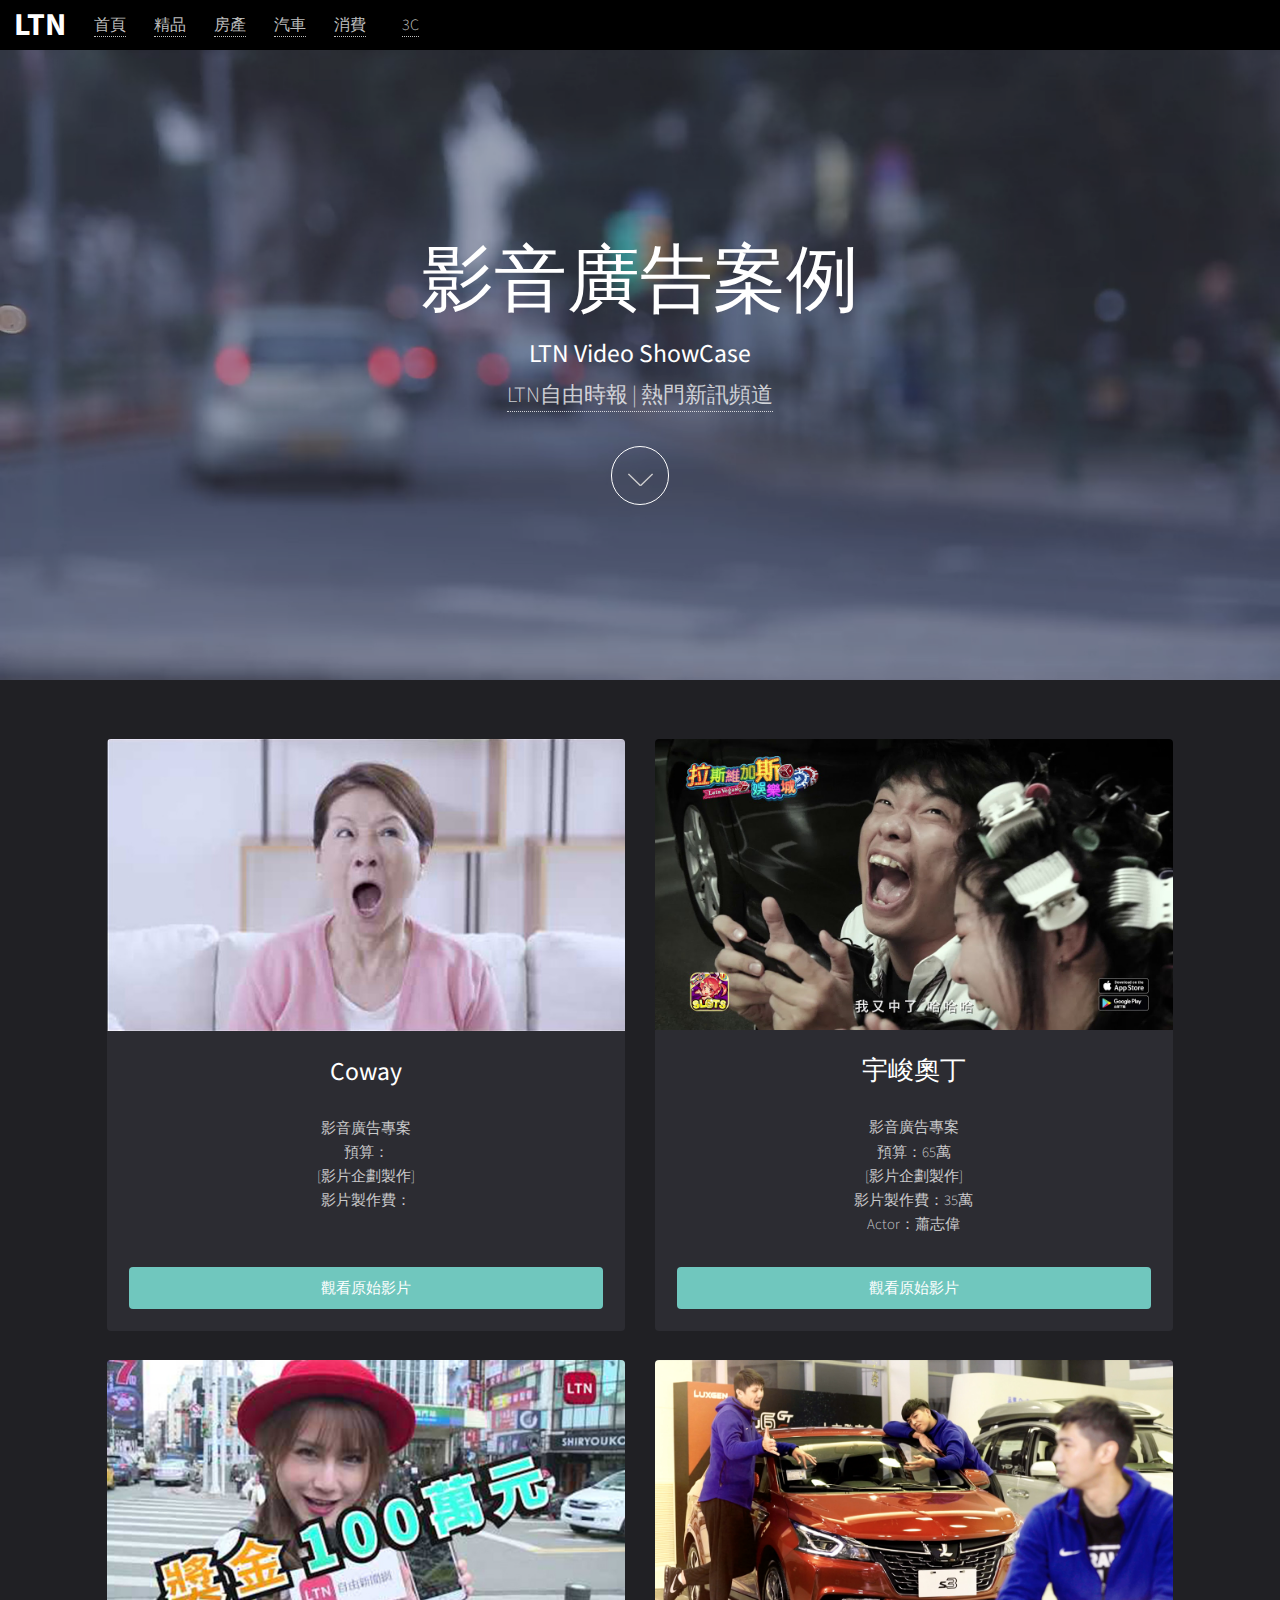
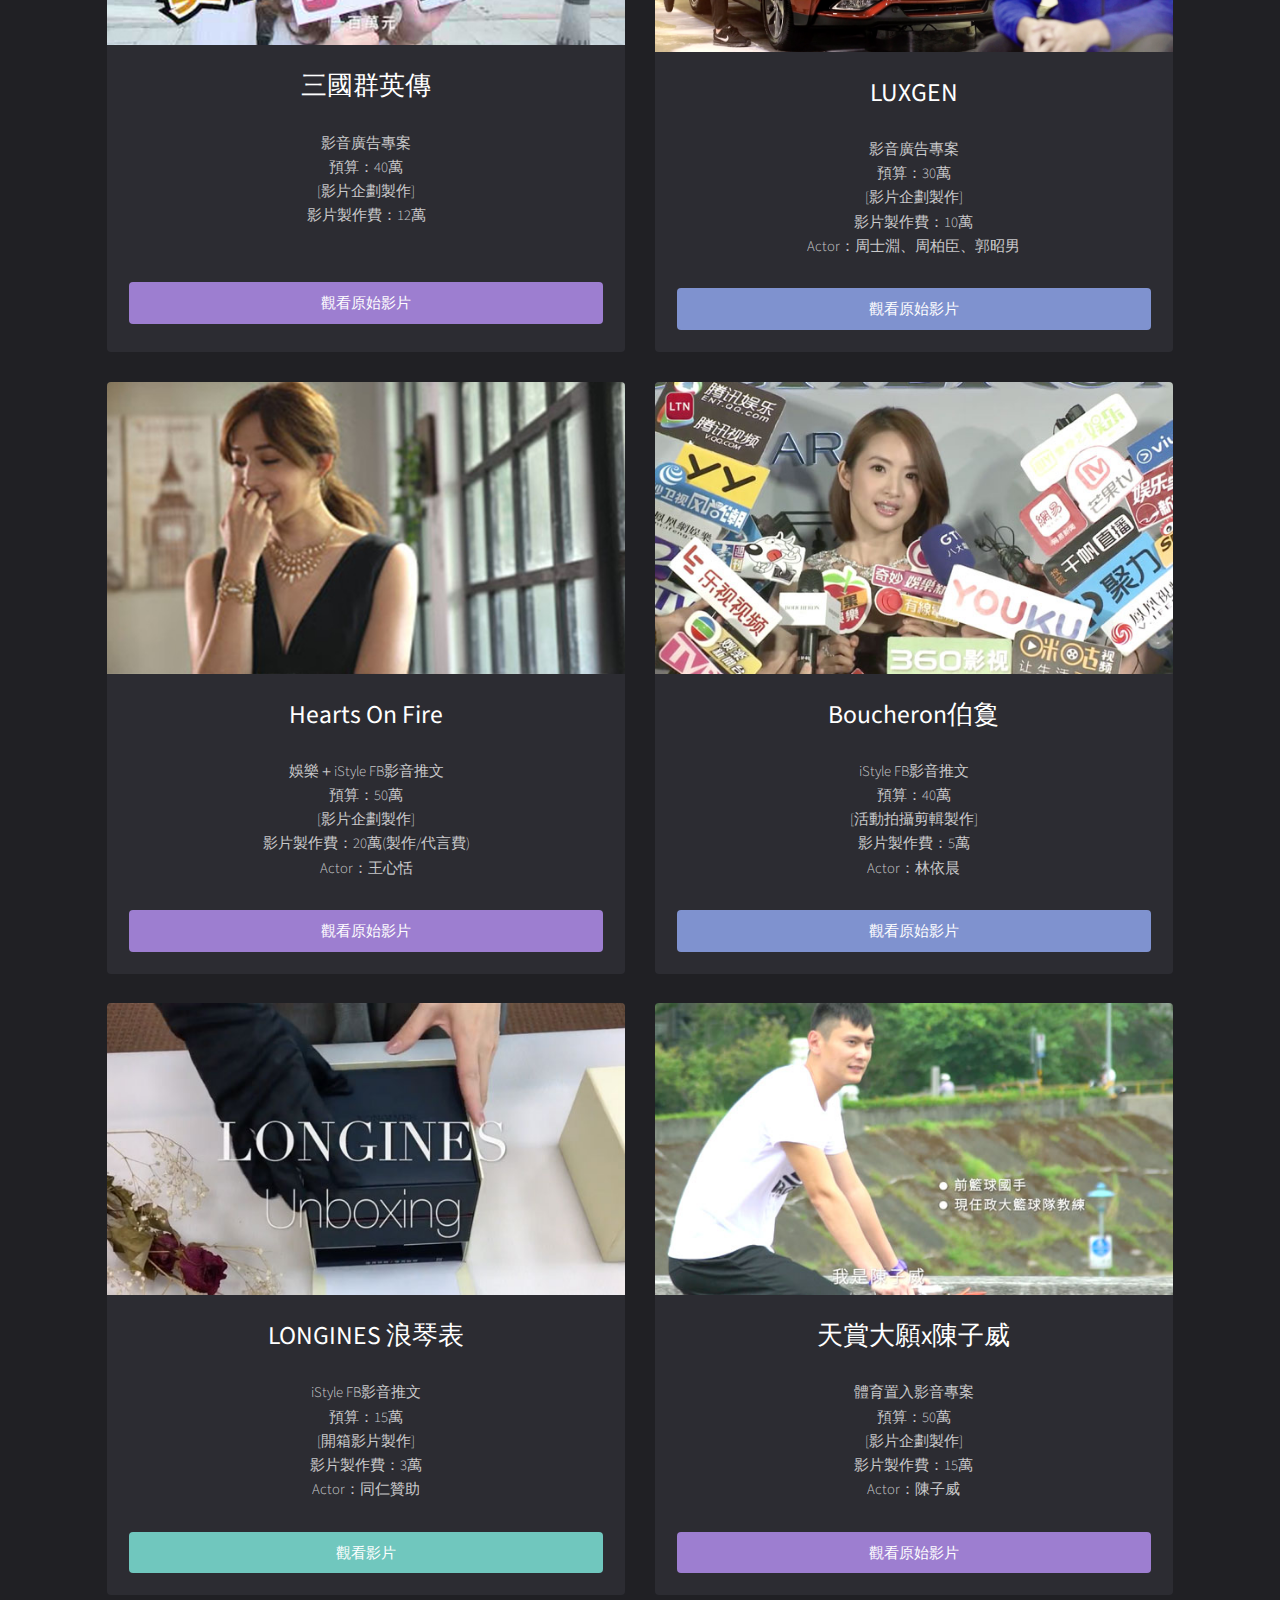
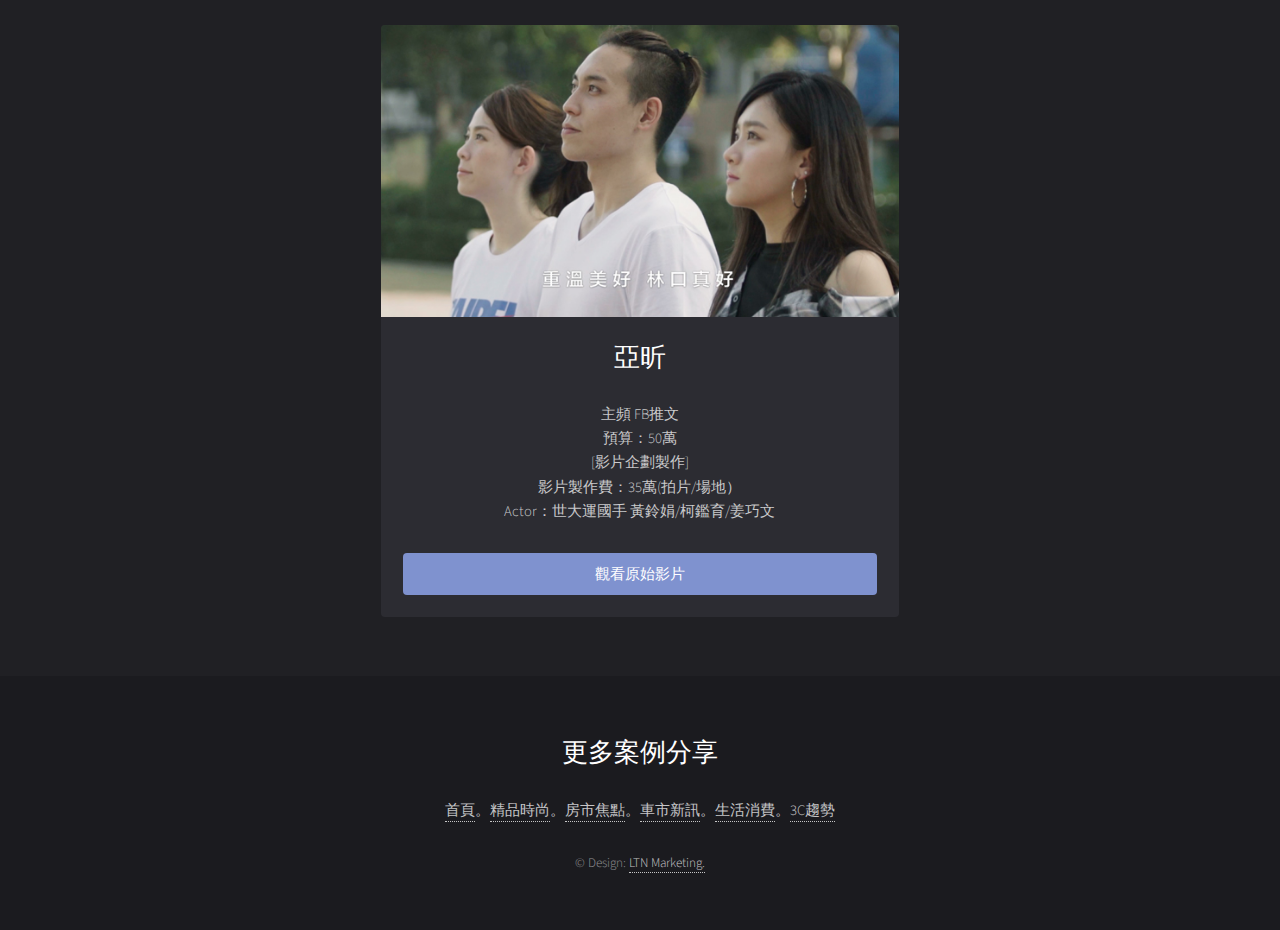
==== commit d2ae9832: "首頁新增coway，影片全改為新網頁開啟" ====
--- a/index.html
+++ b/index.html
@@ -46,8 +46,24 @@
 						<div class="thumbnails">
 
 
+							<div class="box">
+								<a href="https://youtu.be/-NIAcRxuE_s" class="image fit" target="_blank" ><img src="images/pic_3c03.jpg" alt=""  /></a>
+								<div class="inner">
+									<h2>Coway</h2>
+									<p>
+										影音廣告專案<br>
+										預算：</br>
+										[影片企劃製作]<br>
+										影片製作費：<br>
+										<br>
+									</p>
+									<a href="https://youtu.be/-NIAcRxuE_s" class="button fit" data-poptrox="youtube,800x400" target="_blank" >觀看原始影片</a>
+								</div>
+							</div>
+
+
 						<div class="box">
-								<a href="https://youtu.be/4tBF7x_kAB4" class="image fit"><img src="images/pic_3c02.jpg" alt="" /></a>
+								<a href="https://youtu.be/7D-vN99OfQo" class="image fit" target="_blank"><img src="images/pic_3c02.jpg" alt=""  /></a>
 								<div class="inner">
 									<h2>宇峻奧丁</h2>
 									<p>
@@ -56,15 +72,14 @@
 										[影片企劃製作]</br>
 										影片製作費：35萬</br>
 										Actor：蕭志偉</br>
-										<!-- 原始影片：<a href="https://www.google.com.tw/" target="_blank">請點我</a> -->
-									</p>
-									<a href="https://youtu.be/7D-vN99OfQo" class="button fit" data-poptrox="youtube,800x400" target="_blank">觀看影片</a>
+									</p>
+									<a href="https://youtu.be/7D-vN99OfQo" class="button fit" data-poptrox="youtube,800x400" target="_blank" >觀看原始影片</a>
 								</div>
 							</div>
 
 
 						<div class="box">
-								<a href="https://youtu.be/RSemNmafA8I" class="image fit"><img src="images/pic_3c01.jpg" alt="" /></a>
+								<a href="https://youtu.be/lhkeaJgGJiE" class="image fit" target="_blank" ><img src="images/pic_3c01.jpg" alt="" /></a>
 								<div class="inner">
 									<h2>三國群英傳</h2>
 									<p>
@@ -74,12 +89,12 @@
 										影片製作費：12萬</br>
 										</br>
 									</p>
-									<a href="https://youtu.be/RSemNmafA8I" class="button style3 fit" data-poptrox="youtube,800x400">觀看影片</a>
+									<a href="https://youtu.be/lhkeaJgGJiE" class="button style3 fit" data-poptrox="youtube,800x400" target="_blank" >觀看原始影片</a>
 								</div>
 							</div>
 
 						<div class="box">
-								<a href="https://youtu.be/UkH0IQTtGpk" class="image fit"><img src="images/pic_a03.jpg" alt="" /></a>
+								<a href="https://www.facebook.com/m.ltn.tw/videos/1716300505122275/" class="image fit" target="_blank"><img src="images/pic_a03.jpg" alt="" /></a>
 								<div class="inner">
 									<h2>LUXGEN</h2>
 									<p>
@@ -88,13 +103,13 @@
 										[影片企劃製作]</br>
 										影片製作費：10萬</br>
 										Actor：周士淵、周柏臣、郭昭男</br>
-									</p>
-									<a href="https://youtu.be/UkH0IQTtGpk" class="button style2 fit" data-poptrox="youtube,800x400">觀看影片</a>
-								</div>
-							</div>
-
-							<div class="box">
-								<a href="https://youtu.be/56tqM8XF-6I" class="image fit"><img src="images/pic01.jpg" alt="" /></a>
+									</p> 
+									<a href="https://www.facebook.com/m.ltn.tw/videos/1716300505122275/" class="button style2 fit" data-poptrox="youtube,800x400" target="_blank" >觀看原始影片</a>
+								</div>
+							</div>
+
+							<div class="box">
+								<a href="https://www.facebook.com/ent.ltn.tw/videos/899375943537752/" class="image fit" target="_blank"><img src="images/pic01.jpg" alt="" /></a>
 								<div class="inner">
 									<h2>Hearts On Fire</h2>
 									<p>
@@ -104,13 +119,13 @@
 										影片製作費：20萬(製作/代言費)<br>
 										Actor：王心恬<br>
 									</p>
-									<a href="https://youtu.be/56tqM8XF-6I" class="button style3 fit" data-poptrox="youtube,800x400">觀看影片</a>
-								</div>
-							</div>
-
-
-							<div class="box">
-								<a href="https://youtu.be/x_U6gDY6r5I" class="image fit"><img src="images/pic02.jpg" alt="" /></a>
+									<a href="https://www.facebook.com/ent.ltn.tw/videos/899375943537752/" class="button style3 fit" data-poptrox="youtube,800x400" target="_blank">觀看原始影片</a>
+								</div>
+							</div>
+
+
+							<div class="box">
+								<a href="https://www.facebook.com/istyle.ltn.tw/videos/1497541423626111/" class="image fit" target="_blank"><img src="images/pic02.jpg" alt="" /></a>
 								<div class="inner">
 									<h2>Boucheron伯敻</h2>
 									<p>
@@ -120,13 +135,13 @@
 										影片製作費：5萬</br>
 										Actor：林依晨</br>
 									</p>
-									<a href="https://youtu.be/x_U6gDY6r5I" class="button style2 fit" data-poptrox="youtube,800x400">觀看影片</a>
-								</div>
-							</div>
-
-
-							<div class="box">
-								<a href="https://youtu.be/_St8mw4PK2U" class="image fit"><img src="images/pic03.jpg" alt="" /></a>
+									<a href="https://www.facebook.com/istyle.ltn.tw/videos/1497541423626111/" class="button style2 fit" data-poptrox="youtube,800x400" target="_blank">觀看原始影片</a>
+								</div>
+							</div>
+
+
+							<div class="box">
+								<a href="https://youtu.be/_St8mw4PK2U" class="image fit" target="_blank"><img src="images/pic03.jpg" alt="" /></a>
 								<div class="inner">
 									<h2>LONGINES 浪琴表</h2>
 									<p>
@@ -136,29 +151,13 @@
 										影片製作費：3萬</br>
 										Actor：同仁贊助
 									</p>
-									<a href="https://youtu.be/_St8mw4PK2U" class="button fit" data-poptrox="youtube,800x400">觀看影片</a>
-								</div>
-							</div>
-
-
-							<div class="box">
-								<a href="https://youtu.be/gS-yousTuMU" class="image fit"><img src="images/pic04.jpg" alt="" /></a>
-								<div class="inner">
-									<h2>Jaeger 積家</h2>
-									<p>
-										iStyle FB直播影音</br>
-										預算：20萬</br>
-										[現場直播企劃執行]</br>
-										影片製作費：（包在直播專案）</br>
-										Actor：溫昇豪
-									</p>
-									<a href="https://youtu.be/gS-yousTuMU" class="button fit" data-poptrox="youtube,800x400">觀看影片</a>
-								</div>
-							</div>
-
-
-							<div class="box">
-								<a href="https://youtu.be/7tIRNkLy728" class="image fit"><img src="images/pic05.jpg" alt="" /></a>
+									<a href="https://youtu.be/_St8mw4PK2U" class="button fit" data-poptrox="youtube,800x400" target="_blank">觀看影片</a>
+								</div>
+							</div>
+
+
+							<div class="box">
+								<a href="https://youtu.be/BdyKsWZcS9A" class="image fit" target="_blank"><img src="images/pic05.jpg" alt="" /></a>
 								<div class="inner">
 									<h2>天賞大願x陳子威</h2>
 									<p>
@@ -168,12 +167,12 @@
 										影片製作費：15萬</br>
 										Actor：陳子威
 									</p>
-									<a href="https://youtu.be/7tIRNkLy728" class="button style3 fit" data-poptrox="youtube,800x400">觀看影片</a>
-								</div>
-							</div>
-
-							<div class="box">
-								<a href="https://youtu.be/NdsbZIGon5c" class="image fit"><img src="images/pic_e01.jpg" alt="" /></a>
+									<a href="https://youtu.be/BdyKsWZcS9A" class="button style3 fit" data-poptrox="youtube,800x400" target="_blank">觀看原始影片</a>
+								</div>
+							</div>
+
+							<div class="box">
+								<a href="https://youtu.be/kaPA_rO2q_s" class="image fit" target="_blank"><img src="images/pic_e01.jpg" alt="" /></a>
 								<div class="inner">
 									<h2>亞昕</h2>
 									<p>
@@ -183,7 +182,7 @@
 										影片製作費：35萬(拍片/場地）<br>
 										Actor：世大運國手 黃鈴娟/柯鑑育/姜巧文
 									</p>
-									<a href="https://youtu.be/NdsbZIGon5c" class="button style2 fit" data-poptrox="youtube,800x400">觀看影片</a>
+									<a href="https://youtu.be/kaPA_rO2q_s" class="button style2 fit" data-poptrox="youtube,800x400" target="_blank">觀看原始影片</a>
 								</div>
 							</div>
 
